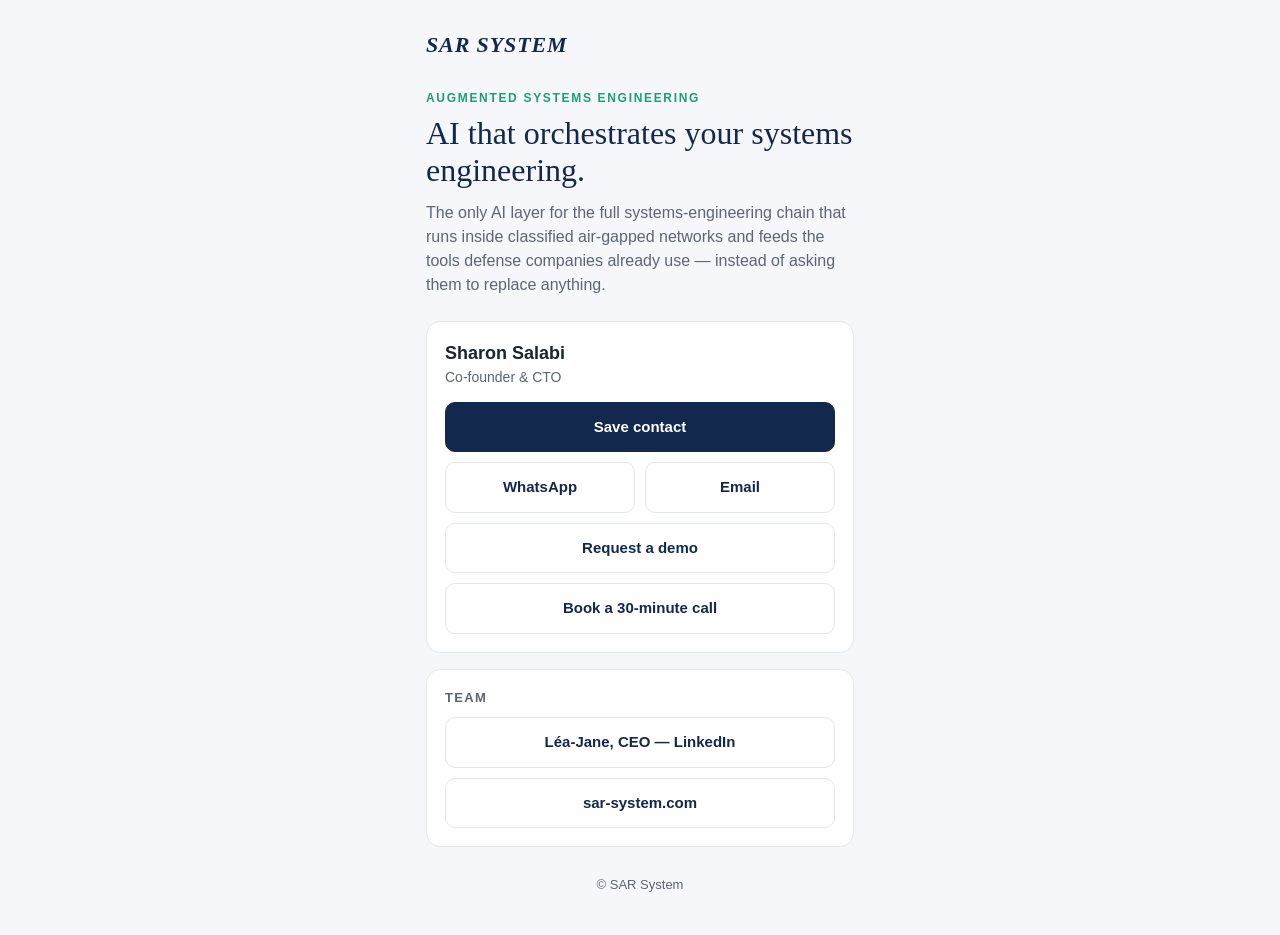
==== tlv/index.html @ a477c426 "SAR System salon pages: /tlv (clients) and /invest (investors) Co-Authored-By: Claude Opus 5.5 <nore" ====
<!doctype html>
<html lang="en">
<head>
  <meta charset="utf-8">
  <meta name="viewport" content="width=device-width, initial-scale=1">
  <title>SAR System</title>
  <meta name="robots" content="noindex">
  <link rel="stylesheet" href="../assets/style.css">
</head>
<body>
<main>
  <div class="brand">SAR System</div>

  <p class="eyebrow">Augmented systems engineering</p>
  <h1>AI that orchestrates your systems engineering.</h1>
  <p class="lead">The only AI layer for the full systems-engineering chain that runs inside classified air-gapped networks and feeds the tools defense companies already use — instead of asking them to replace anything.</p>

  <div class="card">
    <div class="name">Sharon Salabi</div>
    <div class="role">Co-founder &amp; CTO</div>
    <a class="btn primary" href="../sharon-salabi.vcf">Save contact</a>
    <div class="row">
      <a class="btn" href="https://wa.me/972584441005?text=Hi%20Sharon%2C%20we%20met%20at%20the%20Tel%20Aviv%20defense%20salon">WhatsApp</a>
      <a class="btn" href="mailto:sharon.sarsystem@gmail.com?subject=SAR%20System%20%E2%80%94%20Tel%20Aviv%20salon">Email</a>
    </div>
    <a class="btn" href="mailto:sharon.sarsystem@gmail.com?subject=SAR%20System%20%E2%80%94%20Demo%20request">Request a demo</a>
    <a class="btn" href="https://calendly.com/sharon-sarsystem/30min">Book a 30-minute call</a>
  </div>

  <!-- DOCUMENTS: add when the files are ready
  <div class="card">
    <h2>Documents</h2>
    <a class="btn" href="ONE_PAGER_URL">One-pager (PDF)</a>
    <a class="btn" href="INTRO_DECK_URL">Introduction deck (PDF)</a>
  </div>
  -->

  <div class="card">
    <h2>Team</h2>
    <a class="btn" href="https://www.linkedin.com/in/l%C3%A9a-jane-krief-2a06301b6/">Léa-Jane, CEO — LinkedIn</a>
    <a class="btn" href="https://sar-system.com">sar-system.com</a>
  </div>

  <footer>© SAR System</footer>
</main>
</body>
</html>
---- assets/style.css ----
:root {
  --navy: #13284d;
  --ink: #1b2433;
  --muted: #5b6577;
  --green: #1f9e74;
  --line: #e3e7ee;
  --bg: #f6f7fa;
  --card: #ffffff;
}
* { box-sizing: border-box; }
html, body { margin: 0; }
body {
  background: var(--bg);
  color: var(--ink);
  font: 16px/1.5 -apple-system, BlinkMacSystemFont, "Segoe UI", Roboto, Helvetica, Arial, sans-serif;
}
main { max-width: 460px; margin: 0 auto; padding: 28px 16px 40px; }
.brand {
  font-family: Georgia, "Times New Roman", serif;
  font-style: italic; font-weight: 700; letter-spacing: .04em;
  color: var(--navy); font-size: 22px; text-transform: uppercase;
}
.eyebrow {
  margin: 28px 0 8px; color: var(--green);
  font-size: 12px; font-weight: 700; letter-spacing: .14em; text-transform: uppercase;
}
h1 {
  margin: 0 0 12px; color: var(--navy);
  font-family: Georgia, "Times New Roman", serif; font-weight: 400;
  font-size: 32px; line-height: 1.15;
}
.lead { margin: 0 0 24px; color: var(--muted); }
.card {
  background: var(--card); border: 1px solid var(--line); border-radius: 14px;
  padding: 18px; margin-bottom: 16px;
}
.name { font-weight: 700; font-size: 18px; }
.role { color: var(--muted); font-size: 14px; margin-bottom: 14px; }
.btn {
  display: block; text-align: center; text-decoration: none;
  padding: 13px 16px; border-radius: 10px; margin-top: 10px;
  font-weight: 600; font-size: 15px;
  border: 1px solid var(--line); color: var(--navy); background: #fff;
}
.btn.primary { background: var(--navy); border-color: var(--navy); color: #fff; }
.row { display: grid; grid-template-columns: 1fr 1fr; gap: 10px; }
.row .btn { margin-top: 10px; }
h2 { font-size: 13px; letter-spacing: .1em; text-transform: uppercase; color: var(--muted); margin: 0 0 4px; }
footer { text-align: center; color: var(--muted); font-size: 13px; margin-top: 28px; }
footer a { color: var(--muted); }
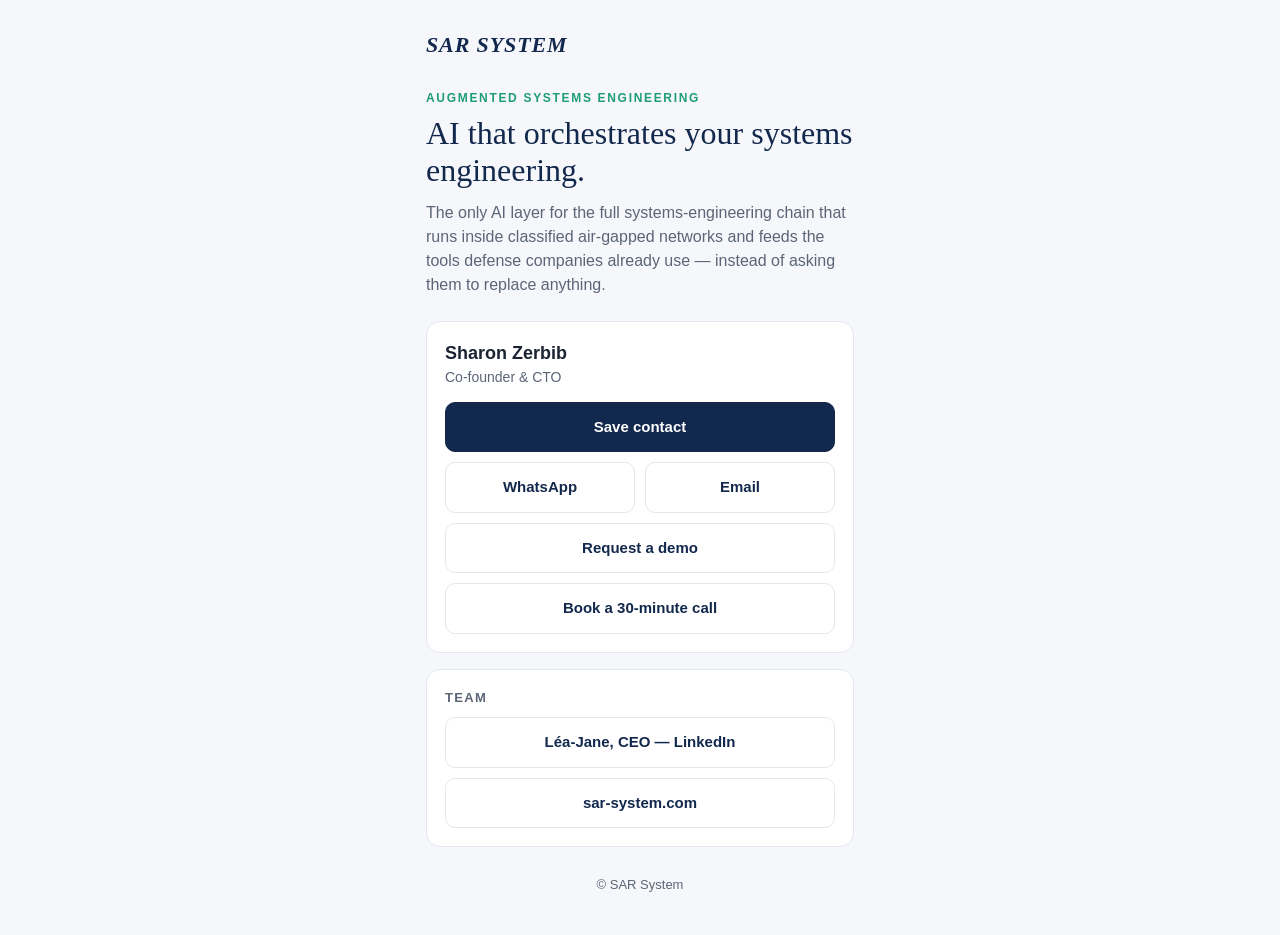
==== commit c1de9118: "Name: Sharon Zerbib on both pages and the contact card Co-Authored-By: Claude Opus 5.5 <noreply@anth" ====
--- a/tlv/index.html
+++ b/tlv/index.html
@@ -16,9 +16,9 @@
   <p class="lead">The only AI layer for the full systems-engineering chain that runs inside classified air-gapped networks and feeds the tools defense companies already use — instead of asking them to replace anything.</p>
 
   <div class="card">
-    <div class="name">Sharon Salabi</div>
+    <div class="name">Sharon Zerbib</div>
     <div class="role">Co-founder &amp; CTO</div>
-    <a class="btn primary" href="../sharon-salabi.vcf">Save contact</a>
+    <a class="btn primary" href="../sharon-zerbib.vcf">Save contact</a>
     <div class="row">
       <a class="btn" href="https://wa.me/972584441005?text=Hi%20Sharon%2C%20we%20met%20at%20the%20Tel%20Aviv%20defense%20salon">WhatsApp</a>
       <a class="btn" href="mailto:sharon.sarsystem@gmail.com?subject=SAR%20System%20%E2%80%94%20Tel%20Aviv%20salon">Email</a>
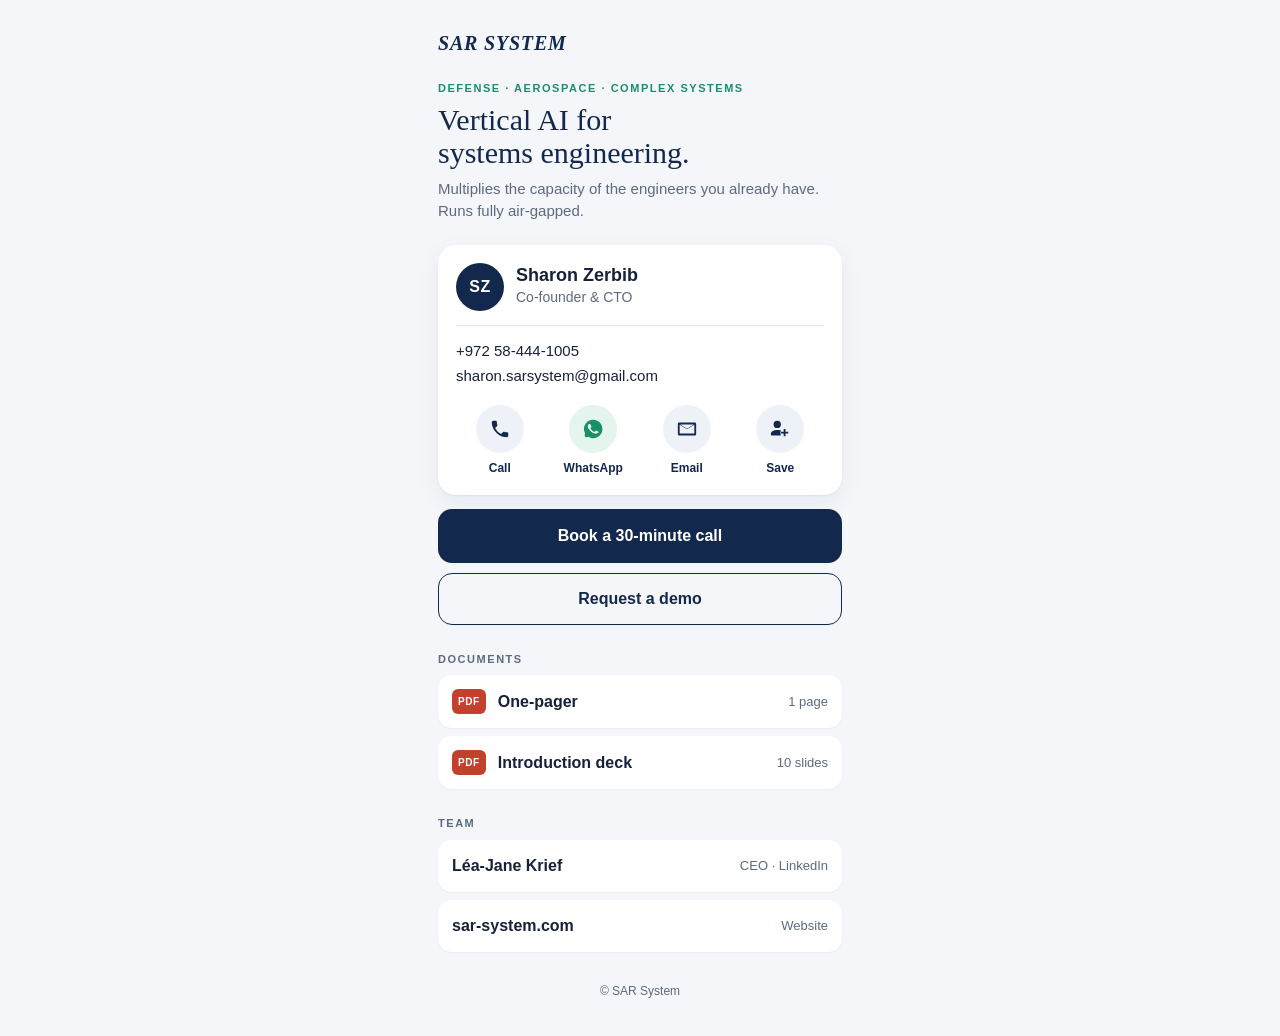
==== commit 1afdccfc: "New page design; visible phone and email; documents (public one-pager v7, intro deck v3); contact ca" ====
--- a/tlv/index.html
+++ b/tlv/index.html
@@ -10,36 +10,40 @@
 <body>
 <main>
   <div class="brand">SAR System</div>
+  <p class="eyebrow">Defense · Aerospace · Complex systems</p>
+  <h1>Vertical AI for systems engineering.</h1>
+  <p class="lead">Multiplies the capacity of the engineers you already have. Runs fully air-gapped.</p>
 
-  <p class="eyebrow">Augmented systems engineering</p>
-  <h1>AI that orchestrates your systems engineering.</h1>
-  <p class="lead">The only AI layer for the full systems-engineering chain that runs inside classified air-gapped networks and feeds the tools defense companies already use — instead of asking them to replace anything.</p>
+  <section class="me">
+    <div class="who">
+      <div class="avatar" aria-hidden="true">SZ</div>
+      <div><div class="name">Sharon Zerbib</div><div class="role">Co-founder &amp; CTO</div></div>
+    </div>
+    <div class="lines">
+      <a href="tel:+972584441005">+972 58-444-1005</a>
+      <a href="mailto:sharon.sarsystem@gmail.com">sharon.sarsystem@gmail.com</a>
+    </div>
+    <nav class="acts">
+      <a href="tel:+972584441005"><svg viewBox="0 0 24 24" aria-hidden="true"><path d="M6.6 10.8a15.1 15.1 0 0 0 6.6 6.6l2.2-2.2c.3-.3.7-.4 1-.2 1.1.4 2.3.6 3.6.6.6 0 1 .4 1 1V20c0 .6-.4 1-1 1A17 17 0 0 1 3 4c0-.6.4-1 1-1h3.5c.6 0 1 .4 1 1 0 1.3.2 2.5.6 3.6.1.3 0 .7-.2 1z"/></svg><span>Call</span></a>
+      <a href="https://wa.me/972584441005?text=Hi%20Sharon%2C%20we%20met%20at%20the%20Tel%20Aviv%20defense%20salon"><svg viewBox="0 0 24 24" aria-hidden="true"><path d="M12 2a10 10 0 0 0-8.6 15l-1.3 4.8 4.9-1.3A10 10 0 1 0 12 2zm5.2 13.8c-.2.6-1.3 1.2-1.8 1.2-.5.1-1 .2-3.3-.7-2.8-1.1-4.5-4-4.7-4.2-.1-.2-1.1-1.5-1.1-2.9s.7-2.1 1-2.4c.3-.3.6-.3.8-.3h.6c.2 0 .4 0 .6.5l.9 2.1c.1.2.1.4 0 .6l-.4.6-.4.5c-.1.2-.3.3-.1.6.2.3.8 1.3 1.7 2.1 1.2 1 2.1 1.4 2.4 1.5.3.1.5.1.6-.1l.9-1c.2-.3.4-.2.7-.1l2 1c.3.1.5.2.5.3.1.2.1.7-.1 1.2z"/></svg><span>WhatsApp</span></a>
+      <a href="mailto:sharon.sarsystem@gmail.com?subject=SAR%20System"><svg viewBox="0 0 24 24" aria-hidden="true"><path d="M3 5h18c.6 0 1 .4 1 1v12c0 .6-.4 1-1 1H3a1 1 0 0 1-1-1V6c0-.6.4-1 1-1zm9 7.2L4 7.3V17h16V7.3l-8 4.9zM4.6 7l7.4 4.6L19.4 7H4.6z"/></svg><span>Email</span></a>
+      <a href="../sharon-zerbib.vcf"><svg viewBox="0 0 24 24" aria-hidden="true"><path d="M9 11a4 4 0 1 0 0-8 4 4 0 0 0 0 8zm0 2c-3.3 0-7 1.6-7 4v2h11.1A6 6 0 0 1 13 13.4 11 11 0 0 0 9 13zm9-1v3h3v2h-3v3h-2v-3h-3v-2h3v-3h2z"/></svg><span>Save</span></a>
+    </nav>
+  </section>
 
-  <div class="card">
-    <div class="name">Sharon Zerbib</div>
-    <div class="role">Co-founder &amp; CTO</div>
-    <a class="btn primary" href="../sharon-zerbib.vcf">Save contact</a>
-    <div class="row">
-      <a class="btn" href="https://wa.me/972584441005?text=Hi%20Sharon%2C%20we%20met%20at%20the%20Tel%20Aviv%20defense%20salon">WhatsApp</a>
-      <a class="btn" href="mailto:sharon.sarsystem@gmail.com?subject=SAR%20System%20%E2%80%94%20Tel%20Aviv%20salon">Email</a>
-    </div>
-    <a class="btn" href="mailto:sharon.sarsystem@gmail.com?subject=SAR%20System%20%E2%80%94%20Demo%20request">Request a demo</a>
-    <a class="btn" href="https://calendly.com/sharon-sarsystem/30min">Book a 30-minute call</a>
-  </div>
+  <a class="cta" href="https://calendly.com/sharon-sarsystem/30min">Book a 30-minute call</a>
+  <a class="cta2" href="mailto:sharon.sarsystem@gmail.com?subject=SAR%20System%20%E2%80%94%20Demo%20request">Request a demo</a>
 
-  <!-- DOCUMENTS: add when the files are ready
-  <div class="card">
+  <section class="block">
     <h2>Documents</h2>
-    <a class="btn" href="ONE_PAGER_URL">One-pager (PDF)</a>
-    <a class="btn" href="INTRO_DECK_URL">Introduction deck (PDF)</a>
-  </div>
-  -->
+    <a class="doc" href="../docs/SAR-one-pager-public-v7-2026-10-23.pdf"><span class="pdf">PDF</span><span class="dt">One-pager</span><span class="dm">1 page</span></a><a class="doc" href="../docs/SAR_System_Introduction_v3_2026-10-23.pdf"><span class="pdf">PDF</span><span class="dt">Introduction deck</span><span class="dm">10 slides</span></a>
+  </section>
 
-  <div class="card">
+  <section class="block">
     <h2>Team</h2>
-    <a class="btn" href="https://www.linkedin.com/in/l%C3%A9a-jane-krief-2a06301b6/">Léa-Jane, CEO — LinkedIn</a>
-    <a class="btn" href="https://sar-system.com">sar-system.com</a>
-  </div>
+    <a class="row" href="https://www.linkedin.com/in/l%C3%A9a-jane-krief-2a06301b6/"><span>Léa-Jane Krief</span><span class="rm">CEO · LinkedIn</span></a>
+    <a class="row" href="https://sar-system.com"><span>sar-system.com</span><span class="rm">Website</span></a>
+  </section>
 
   <footer>© SAR System</footer>
 </main>
--- a/assets/style.css
+++ b/assets/style.css
@@ -1,11 +1,13 @@
 :root {
   --navy: #13284d;
-  --ink: #1b2433;
-  --muted: #5b6577;
-  --green: #1f9e74;
-  --line: #e3e7ee;
-  --bg: #f6f7fa;
+  --navy-2: #1d3a6b;
+  --ink: #16213a;
+  --muted: #5d6a80;
+  --green: #1b8f69;
+  --line: #e1e6ee;
+  --bg: #f4f6f9;
   --card: #ffffff;
+  --chip: #eef2f8;
 }
 * { box-sizing: border-box; }
 html, body { margin: 0; }
@@ -13,38 +15,76 @@
   background: var(--bg);
   color: var(--ink);
   font: 16px/1.5 -apple-system, BlinkMacSystemFont, "Segoe UI", Roboto, Helvetica, Arial, sans-serif;
+  -webkit-font-smoothing: antialiased;
 }
-main { max-width: 460px; margin: 0 auto; padding: 28px 16px 40px; }
+main { max-width: 440px; margin: 0 auto; padding: 28px 18px 36px; }
+a { -webkit-tap-highlight-color: transparent; }
+
 .brand {
-  font-family: Georgia, "Times New Roman", serif;
-  font-style: italic; font-weight: 700; letter-spacing: .04em;
-  color: var(--navy); font-size: 22px; text-transform: uppercase;
+  font-family: Georgia, "Times New Roman", serif; font-style: italic; font-weight: 700;
+  letter-spacing: .04em; text-transform: uppercase; color: var(--navy); font-size: 20px;
 }
 .eyebrow {
-  margin: 28px 0 8px; color: var(--green);
-  font-size: 12px; font-weight: 700; letter-spacing: .14em; text-transform: uppercase;
+  margin: 22px 0 6px; color: var(--green);
+  font-size: 11px; font-weight: 700; letter-spacing: .14em; text-transform: uppercase;
 }
 h1 {
-  margin: 0 0 12px; color: var(--navy);
+  margin: 0 0 8px; color: var(--navy);
   font-family: Georgia, "Times New Roman", serif; font-weight: 400;
-  font-size: 32px; line-height: 1.15;
+  font-size: 30px; line-height: 1.12; text-wrap: balance;
 }
-.lead { margin: 0 0 24px; color: var(--muted); }
-.card {
-  background: var(--card); border: 1px solid var(--line); border-radius: 14px;
-  padding: 18px; margin-bottom: 16px;
+.lead { margin: 0 0 22px; color: var(--muted); font-size: 15px; }
+
+/* profile card */
+.me {
+  background: var(--card); border-radius: 18px; padding: 18px;
+  box-shadow: 0 1px 2px rgba(19,40,77,.06), 0 8px 24px rgba(19,40,77,.06);
 }
-.name { font-weight: 700; font-size: 18px; }
-.role { color: var(--muted); font-size: 14px; margin-bottom: 14px; }
-.btn {
-  display: block; text-align: center; text-decoration: none;
-  padding: 13px 16px; border-radius: 10px; margin-top: 10px;
-  font-weight: 600; font-size: 15px;
-  border: 1px solid var(--line); color: var(--navy); background: #fff;
+.who { display: flex; align-items: center; gap: 12px; }
+.avatar {
+  width: 48px; height: 48px; border-radius: 50%; flex: 0 0 auto;
+  display: grid; place-items: center; background: var(--navy); color: #fff;
+  font-weight: 700; letter-spacing: .04em;
 }
-.btn.primary { background: var(--navy); border-color: var(--navy); color: #fff; }
-.row { display: grid; grid-template-columns: 1fr 1fr; gap: 10px; }
-.row .btn { margin-top: 10px; }
-h2 { font-size: 13px; letter-spacing: .1em; text-transform: uppercase; color: var(--muted); margin: 0 0 4px; }
-footer { text-align: center; color: var(--muted); font-size: 13px; margin-top: 28px; }
-footer a { color: var(--muted); }
+.name { font-weight: 700; font-size: 18px; line-height: 1.2; }
+.role { color: var(--muted); font-size: 14px; }
+.lines { display: flex; flex-direction: column; margin: 14px 0 16px; padding-top: 12px; border-top: 1px solid var(--line); }
+.lines a { color: var(--ink); text-decoration: none; font-size: 15px; line-height: 1.7; }
+.acts { display: grid; grid-template-columns: repeat(4, 1fr); gap: 6px; }
+.acts a {
+  display: flex; flex-direction: column; align-items: center; gap: 6px;
+  text-decoration: none; color: var(--navy); font-size: 12px; font-weight: 600;
+}
+.acts svg {
+  width: 48px; height: 48px; padding: 13px; border-radius: 50%;
+  background: var(--chip); fill: var(--navy);
+}
+.acts a:nth-child(2) svg { background: #e3f5ec; fill: #1b8f69; }
+
+/* actions */
+.cta, .cta2 {
+  display: block; text-align: center; text-decoration: none; font-weight: 700;
+  border-radius: 14px; padding: 15px 16px; margin-top: 14px; font-size: 16px;
+}
+.cta { background: var(--navy); color: #fff; }
+.cta2 { background: transparent; color: var(--navy); border: 1.5px solid var(--navy); padding: 13px 16px; margin-top: 10px; }
+
+/* lists */
+.block { margin-top: 26px; }
+h2 { font-size: 11px; letter-spacing: .14em; text-transform: uppercase; color: var(--muted); margin: 0 0 8px; }
+.doc, .row {
+  display: flex; align-items: center; gap: 12px; text-decoration: none; color: var(--ink);
+  background: var(--card); border-radius: 14px; padding: 14px; margin-top: 8px;
+  box-shadow: 0 1px 2px rgba(19,40,77,.05);
+}
+.pdf {
+  font-size: 10px; font-weight: 800; letter-spacing: .06em; color: #fff; background: #c2412d;
+  border-radius: 6px; padding: 5px 6px;
+}
+.dt { font-weight: 600; flex: 1; }
+.dm, .rm { color: var(--muted); font-size: 13px; }
+.row span:first-child { font-weight: 600; flex: 1; }
+
+footer { text-align: center; color: var(--muted); font-size: 12px; margin-top: 30px; }
+:focus-visible { outline: 2px solid var(--green); outline-offset: 2px; }
+.acts a span{text-align:center;white-space:nowrap}
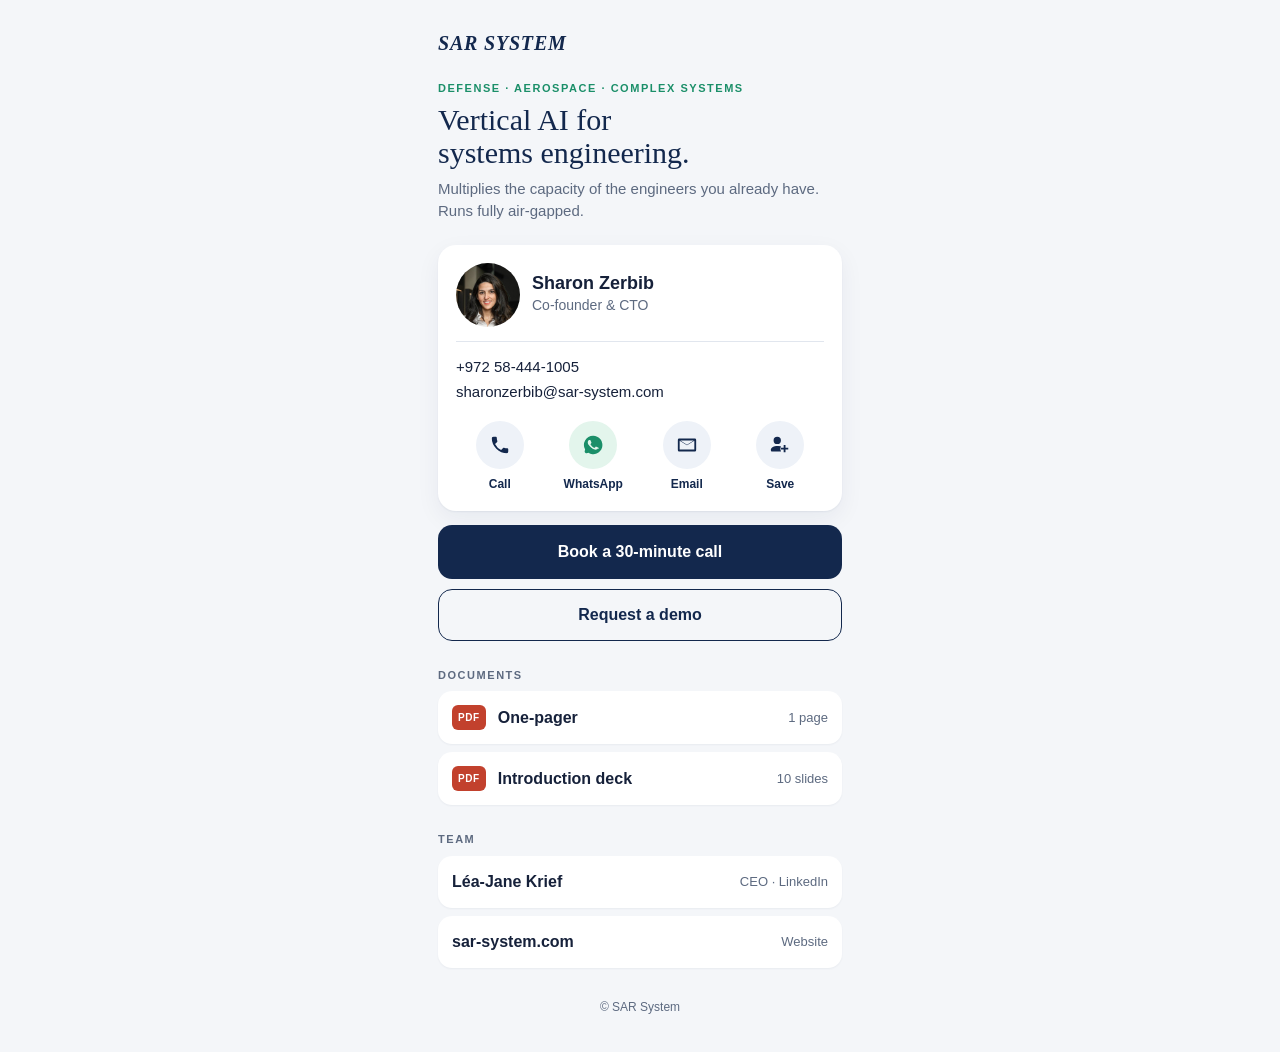
==== commit 3ab1ba14: "DefenseTech Week: pro e-mail, new photo, one-pager v8, WhatsApp message Co-Authored-By: Claude Opus " ====
--- a/tlv/index.html
+++ b/tlv/index.html
@@ -16,33 +16,33 @@
 
   <section class="me">
     <div class="who">
-      <div class="avatar" aria-hidden="true">SZ</div>
+      <img class="avatar" src="../assets/sharon-zerbib-v2-2026-11-24.jpg" alt="Sharon Zerbib" width="64" height="64">
       <div><div class="name">Sharon Zerbib</div><div class="role">Co-founder &amp; CTO</div></div>
     </div>
     <div class="lines">
       <a href="tel:+972584441005">+972 58-444-1005</a>
-      <a href="mailto:sharon.sarsystem@gmail.com">sharon.sarsystem@gmail.com</a>
+      <a href="mailto:sharonzerbib@sar-system.com">sharonzerbib@sar-system.com</a>
     </div>
     <nav class="acts">
       <a href="tel:+972584441005"><svg viewBox="0 0 24 24" aria-hidden="true"><path d="M6.6 10.8a15.1 15.1 0 0 0 6.6 6.6l2.2-2.2c.3-.3.7-.4 1-.2 1.1.4 2.3.6 3.6.6.6 0 1 .4 1 1V20c0 .6-.4 1-1 1A17 17 0 0 1 3 4c0-.6.4-1 1-1h3.5c.6 0 1 .4 1 1 0 1.3.2 2.5.6 3.6.1.3 0 .7-.2 1z"/></svg><span>Call</span></a>
-      <a href="https://wa.me/972584441005?text=Hi%20Sharon%2C%20we%20met%20at%20the%20Tel%20Aviv%20defense%20salon"><svg viewBox="0 0 24 24" aria-hidden="true"><path d="M12 2a10 10 0 0 0-8.6 15l-1.3 4.8 4.9-1.3A10 10 0 1 0 12 2zm5.2 13.8c-.2.6-1.3 1.2-1.8 1.2-.5.1-1 .2-3.3-.7-2.8-1.1-4.5-4-4.7-4.2-.1-.2-1.1-1.5-1.1-2.9s.7-2.1 1-2.4c.3-.3.6-.3.8-.3h.6c.2 0 .4 0 .6.5l.9 2.1c.1.2.1.4 0 .6l-.4.6-.4.5c-.1.2-.3.3-.1.6.2.3.8 1.3 1.7 2.1 1.2 1 2.1 1.4 2.4 1.5.3.1.5.1.6-.1l.9-1c.2-.3.4-.2.7-.1l2 1c.3.1.5.2.5.3.1.2.1.7-.1 1.2z"/></svg><span>WhatsApp</span></a>
-      <a href="mailto:sharon.sarsystem@gmail.com?subject=SAR%20System"><svg viewBox="0 0 24 24" aria-hidden="true"><path d="M3 5h18c.6 0 1 .4 1 1v12c0 .6-.4 1-1 1H3a1 1 0 0 1-1-1V6c0-.6.4-1 1-1zm9 7.2L4 7.3V17h16V7.3l-8 4.9zM4.6 7l7.4 4.6L19.4 7H4.6z"/></svg><span>Email</span></a>
+      <a href="https://wa.me/972584441005?text=Hi%20Sharon%2C%20we%20met%20at%20DefenseTech%20Week" target="_blank" rel="noopener"><svg viewBox="0 0 24 24" aria-hidden="true"><path d="M12 2a10 10 0 0 0-8.6 15l-1.3 4.8 4.9-1.3A10 10 0 1 0 12 2zm5.2 13.8c-.2.6-1.3 1.2-1.8 1.2-.5.1-1 .2-3.3-.7-2.8-1.1-4.5-4-4.7-4.2-.1-.2-1.1-1.5-1.1-2.9s.7-2.1 1-2.4c.3-.3.6-.3.8-.3h.6c.2 0 .4 0 .6.5l.9 2.1c.1.2.1.4 0 .6l-.4.6-.4.5c-.1.2-.3.3-.1.6.2.3.8 1.3 1.7 2.1 1.2 1 2.1 1.4 2.4 1.5.3.1.5.1.6-.1l.9-1c.2-.3.4-.2.7-.1l2 1c.3.1.5.2.5.3.1.2.1.7-.1 1.2z"/></svg><span>WhatsApp</span></a>
+      <a href="mailto:sharonzerbib@sar-system.com?subject=SAR%20System"><svg viewBox="0 0 24 24" aria-hidden="true"><path d="M3 5h18c.6 0 1 .4 1 1v12c0 .6-.4 1-1 1H3a1 1 0 0 1-1-1V6c0-.6.4-1 1-1zm9 7.2L4 7.3V17h16V7.3l-8 4.9zM4.6 7l7.4 4.6L19.4 7H4.6z"/></svg><span>Email</span></a>
       <a href="../sharon-zerbib.vcf"><svg viewBox="0 0 24 24" aria-hidden="true"><path d="M9 11a4 4 0 1 0 0-8 4 4 0 0 0 0 8zm0 2c-3.3 0-7 1.6-7 4v2h11.1A6 6 0 0 1 13 13.4 11 11 0 0 0 9 13zm9-1v3h3v2h-3v3h-2v-3h-3v-2h3v-3h2z"/></svg><span>Save</span></a>
     </nav>
   </section>
 
-  <a class="cta" href="https://calendly.com/sharon-sarsystem/30min">Book a 30-minute call</a>
-  <a class="cta2" href="mailto:sharon.sarsystem@gmail.com?subject=SAR%20System%20%E2%80%94%20Demo%20request">Request a demo</a>
+  <a class="cta" href="https://calendly.com/sharon-sarsystem/30min" target="_blank" rel="noopener">Book a 30-minute call</a>
+  <a class="cta2" href="mailto:sharonzerbib@sar-system.com?subject=SAR%20System%20%E2%80%94%20Demo%20request">Request a demo</a>
 
   <section class="block">
     <h2>Documents</h2>
-    <a class="doc" href="../docs/SAR-one-pager-public-v7-2026-10-23.pdf"><span class="pdf">PDF</span><span class="dt">One-pager</span><span class="dm">1 page</span></a><a class="doc" href="../docs/SAR_System_Introduction_v3_2026-10-23.pdf"><span class="pdf">PDF</span><span class="dt">Introduction deck</span><span class="dm">10 slides</span></a>
+    <a class="doc" href="../docs/SAR-one-pager-public-v8-2026-11-24.pdf" target="_blank" rel="noopener"><span class="pdf">PDF</span><span class="dt">One-pager</span><span class="dm">1 page</span></a><a class="doc" href="../docs/SAR_System_Introduction_v3_2026-10-23.pdf" target="_blank" rel="noopener"><span class="pdf">PDF</span><span class="dt">Introduction deck</span><span class="dm">10 slides</span></a>
   </section>
 
   <section class="block">
     <h2>Team</h2>
-    <a class="row" href="https://www.linkedin.com/in/l%C3%A9a-jane-krief-2a06301b6/"><span>Léa-Jane Krief</span><span class="rm">CEO · LinkedIn</span></a>
-    <a class="row" href="https://sar-system.com"><span>sar-system.com</span><span class="rm">Website</span></a>
+    <a class="row" href="https://www.linkedin.com/in/l%C3%A9a-jane-krief-2a06301b6/" target="_blank" rel="noopener"><span>Léa-Jane Krief</span><span class="rm">CEO · LinkedIn</span></a>
+    <a class="row" href="https://sar-system.com/?lang=en" target="_blank" rel="noopener"><span>sar-system.com</span><span class="rm">Website</span></a>
   </section>
 
   <footer>© SAR System</footer>
--- a/assets/style.css
+++ b/assets/style.css
@@ -42,9 +42,8 @@
 }
 .who { display: flex; align-items: center; gap: 12px; }
 .avatar {
-  width: 48px; height: 48px; border-radius: 50%; flex: 0 0 auto;
-  display: grid; place-items: center; background: var(--navy); color: #fff;
-  font-weight: 700; letter-spacing: .04em;
+  width: 64px; height: 64px; border-radius: 50%; flex: 0 0 auto;
+  object-fit: cover; background: var(--chip);
 }
 .name { font-weight: 700; font-size: 18px; line-height: 1.2; }
 .role { color: var(--muted); font-size: 14px; }
